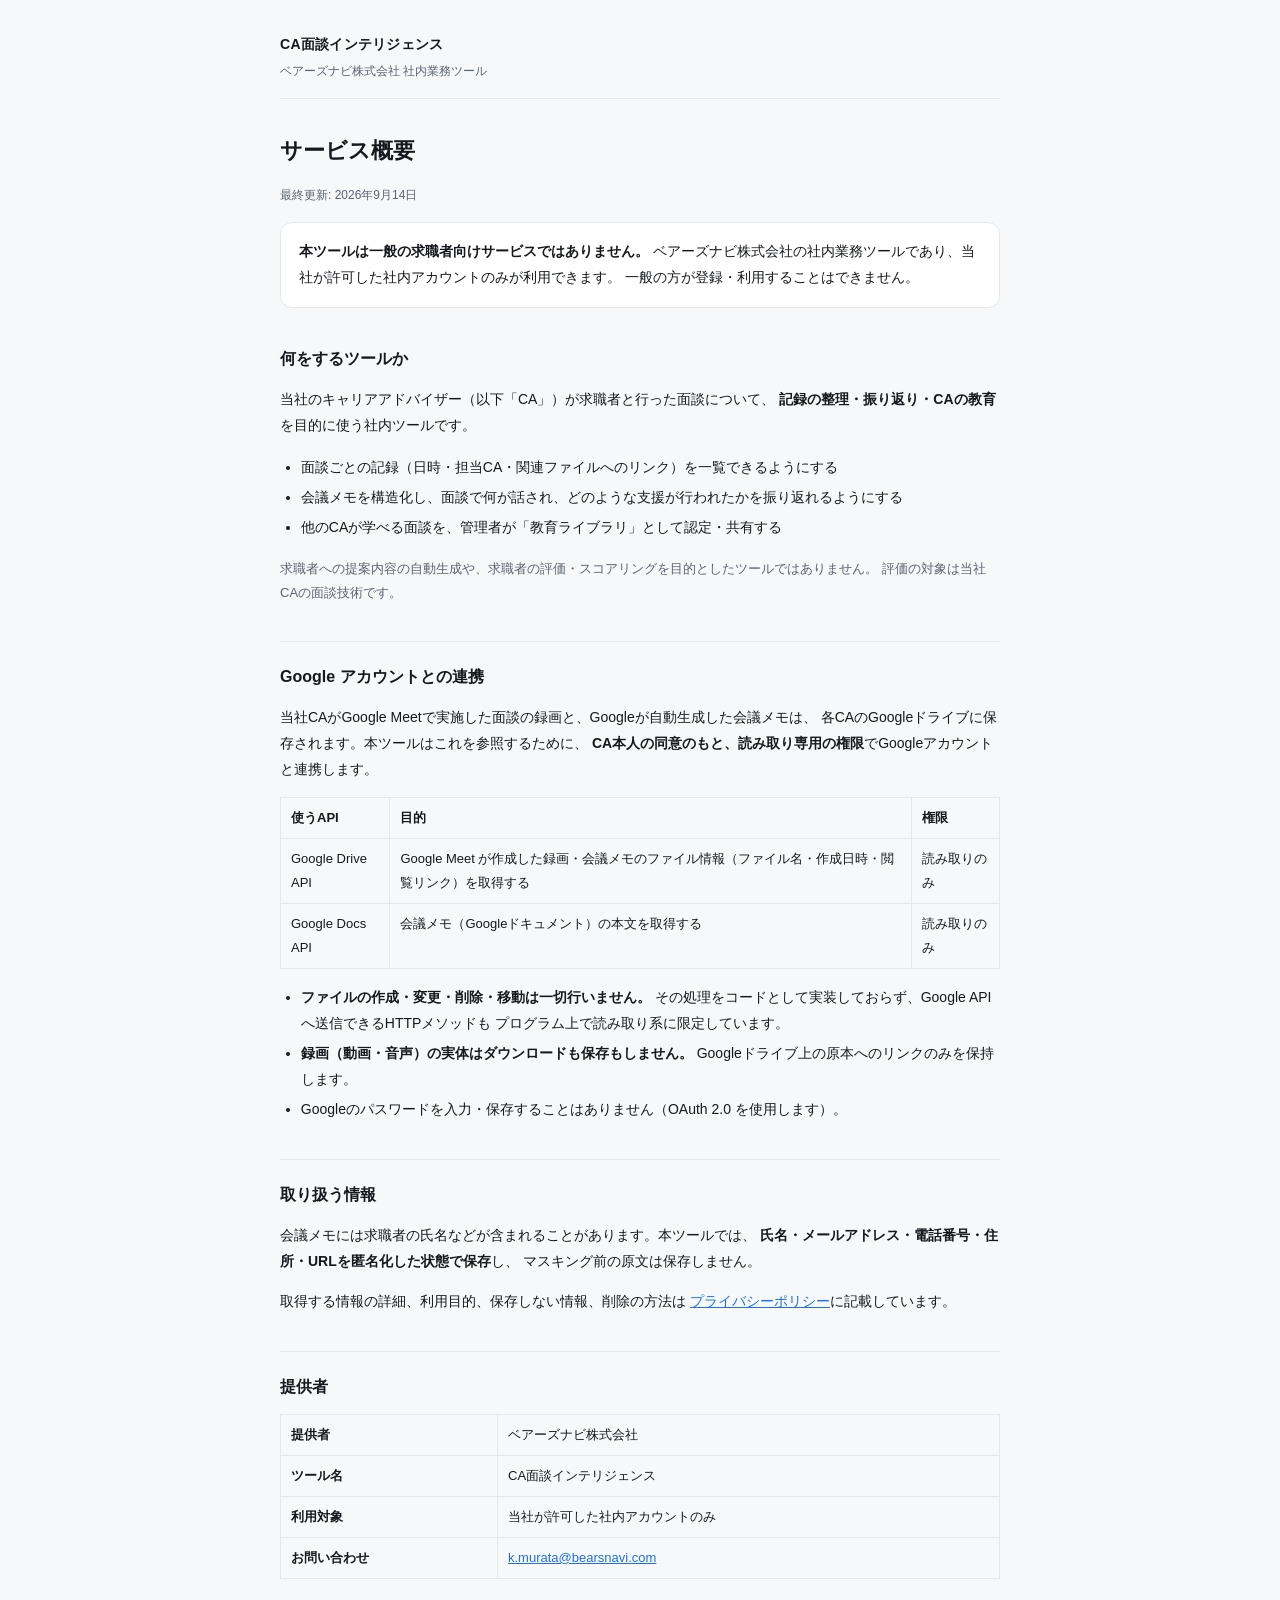
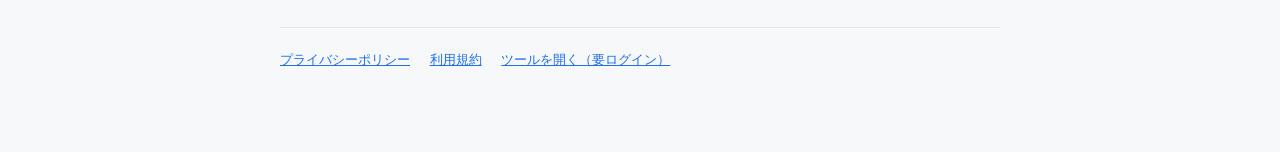
==== about/index.html @ f823361f "build from gmail-filter-bymurata/ca-meeting-intelligence@501c04077f232dc4abd6e87e2875c8586a36fea0" ====
<!doctype html>
<html lang="ja">
<head>
<meta charset="UTF-8">
<meta name="viewport" content="width=device-width, initial-scale=1.0">
<title>CA面談インテリジェンス — サービス概要</title>
<meta name="description" content="ベアーズナビ株式会社の社内業務ツール「CA面談インテリジェンス」の概要です。">
<style>
    :root{--bg:#f7f8fa;--surface:#fff;--fg:#16181d;--muted:#5c6370;--border:#e5e7eb;--accent:#1f6feb}
    @media (prefers-color-scheme:dark){:root{--bg:#0e1014;--surface:#171a20;--fg:#e8eaed;--muted:#9aa3ae;--border:#2a2f38;--accent:#4c8dff}}
    *{box-sizing:border-box}
    body{margin:0;background:var(--bg);color:var(--fg);line-height:1.85;
      font-family:-apple-system,BlinkMacSystemFont,"Hiragino Sans","Noto Sans JP","Yu Gothic",Meiryo,sans-serif}
    .wrap{max-width:760px;margin:0 auto;padding:32px 20px 80px}
    header{border-bottom:1px solid var(--border);padding-bottom:16px;margin-bottom:32px}
    .brand{font-size:14px;font-weight:700;letter-spacing:.02em}
    .org{font-size:12px;color:var(--muted);margin-top:2px}
    h1{font-size:22px;margin:0 0 8px}
    h2{font-size:16px;margin:36px 0 10px;padding-top:20px;border-top:1px solid var(--border)}
    h2:first-of-type{border-top:0;padding-top:0}
    h3{font-size:14px;margin:22px 0 6px}
    p,li{font-size:14px}
    ul{padding-left:1.3em}
    li{margin:4px 0}
    a{color:var(--accent)}
    .updated{font-size:12px;color:var(--muted)}
    .card{background:var(--surface);border:1px solid var(--border);border-radius:12px;padding:16px 18px;margin:16px 0}
    .note{font-size:13px;color:var(--muted)}
    table{width:100%;border-collapse:collapse;margin:12px 0;font-size:13px}
    th,td{border:1px solid var(--border);padding:8px 10px;text-align:left;vertical-align:top}
    th{background:var(--bg);font-weight:600;white-space:nowrap}
    code{background:var(--bg);border:1px solid var(--border);border-radius:4px;padding:1px 5px;font-size:12px;
      word-break:break-all}
    nav.foot{margin-top:48px;padding-top:20px;border-top:1px solid var(--border);font-size:13px}
    nav.foot a{margin-right:16px}
</style>
</head>
<body>
<div class="wrap">
<header>
  <div class="brand">CA面談インテリジェンス</div>
  <div class="org">ベアーズナビ株式会社 社内業務ツール</div>
</header>

<h1>サービス概要</h1>
<p class="updated">最終更新: 2026年9月14日</p>

<div class="card">
  <p style="margin:0">
    <strong>本ツールは一般の求職者向けサービスではありません。</strong>
    ベアーズナビ株式会社の社内業務ツールであり、当社が許可した社内アカウントのみが利用できます。
    一般の方が登録・利用することはできません。
  </p>
</div>

<h2>何をするツールか</h2>
<p>
  当社のキャリアアドバイザー（以下「CA」）が求職者と行った面談について、
  <strong>記録の整理・振り返り・CAの教育</strong>を目的に使う社内ツールです。
</p>
<ul>
  <li>面談ごとの記録（日時・担当CA・関連ファイルへのリンク）を一覧できるようにする</li>
  <li>会議メモを構造化し、面談で何が話され、どのような支援が行われたかを振り返れるようにする</li>
  <li>他のCAが学べる面談を、管理者が「教育ライブラリ」として認定・共有する</li>
</ul>
<p class="note">
  求職者への提案内容の自動生成や、求職者の評価・スコアリングを目的としたツールではありません。
  評価の対象は当社CAの面談技術です。
</p>

<h2>Google アカウントとの連携</h2>
<p>
  当社CAがGoogle Meetで実施した面談の録画と、Googleが自動生成した会議メモは、
  各CAのGoogleドライブに保存されます。本ツールはこれを参照するために、
  <strong>CA本人の同意のもと、読み取り専用の権限</strong>でGoogleアカウントと連携します。
</p>

<table>
  <tr><th>使うAPI</th><th>目的</th><th>権限</th></tr>
  <tr>
    <td>Google Drive API</td>
    <td>Google Meet が作成した録画・会議メモのファイル情報（ファイル名・作成日時・閲覧リンク）を取得する</td>
    <td>読み取りのみ</td>
  </tr>
  <tr>
    <td>Google Docs API</td>
    <td>会議メモ（Googleドキュメント）の本文を取得する</td>
    <td>読み取りのみ</td>
  </tr>
</table>

<ul>
  <li><strong>ファイルの作成・変更・削除・移動は一切行いません。</strong>
      その処理をコードとして実装しておらず、Google APIへ送信できるHTTPメソッドも
      プログラム上で読み取り系に限定しています。</li>
  <li><strong>録画（動画・音声）の実体はダウンロードも保存もしません。</strong>
      Googleドライブ上の原本へのリンクのみを保持します。</li>
  <li>Googleのパスワードを入力・保存することはありません（OAuth 2.0 を使用します）。</li>
</ul>

<h2>取り扱う情報</h2>
<p>
  会議メモには求職者の氏名などが含まれることがあります。本ツールでは、
  <strong>氏名・メールアドレス・電話番号・住所・URLを匿名化した状態で保存</strong>し、
  マスキング前の原文は保存しません。
</p>
<p>
  取得する情報の詳細、利用目的、保存しない情報、削除の方法は
  <a href="../privacy/">プライバシーポリシー</a>に記載しています。
</p>

<h2>提供者</h2>
<table>
  <tr><th>提供者</th><td>ベアーズナビ株式会社</td></tr>
  <tr><th>ツール名</th><td>CA面談インテリジェンス</td></tr>
  <tr><th>利用対象</th><td>当社が許可した社内アカウントのみ</td></tr>
  <tr><th>お問い合わせ</th><td><a href="mailto:k.murata@bearsnavi.com">k.murata@bearsnavi.com</a></td></tr>
</table>

<nav class="foot">
  <a href="../privacy/">プライバシーポリシー</a>
  <a href="../terms/">利用規約</a>
  <a href="../">ツールを開く（要ログイン）</a>
</nav>
</div>
</body>
</html>
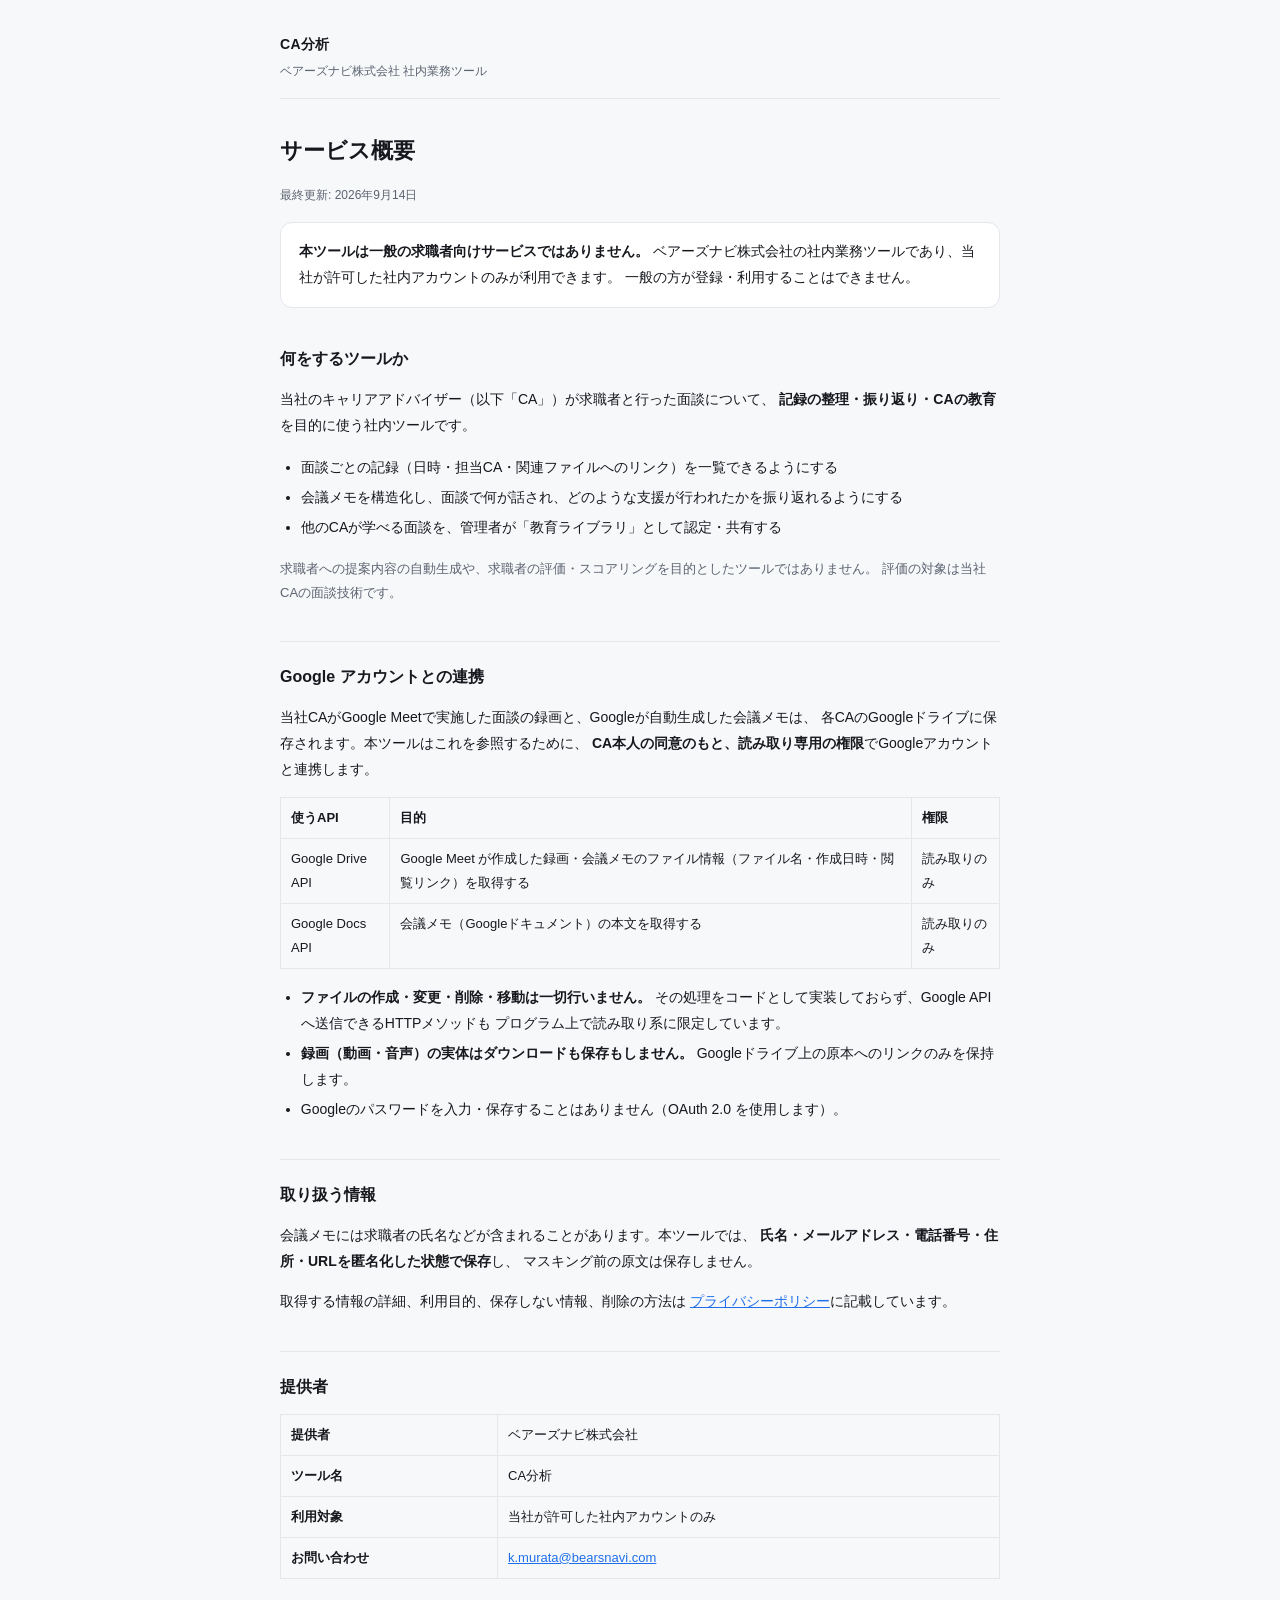
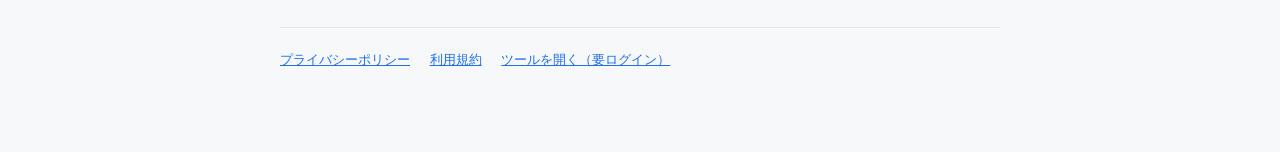
==== commit b7b034b2: "build from gmail-filter-bymurata/ca-meeting-intelligence@52560086da7d163c682d308563a8dc30e6892799" ====
--- a/about/index.html
+++ b/about/index.html
@@ -3,8 +3,8 @@
 <head>
 <meta charset="UTF-8">
 <meta name="viewport" content="width=device-width, initial-scale=1.0">
-<title>CA面談インテリジェンス — サービス概要</title>
-<meta name="description" content="ベアーズナビ株式会社の社内業務ツール「CA面談インテリジェンス」の概要です。">
+<title>CA分析 — サービス概要</title>
+<meta name="description" content="ベアーズナビ株式会社の社内業務ツール「CA分析」の概要です。">
 <style>
     :root{--bg:#f7f8fa;--surface:#fff;--fg:#16181d;--muted:#5c6370;--border:#e5e7eb;--accent:#1f6feb}
     @media (prefers-color-scheme:dark){:root{--bg:#0e1014;--surface:#171a20;--fg:#e8eaed;--muted:#9aa3ae;--border:#2a2f38;--accent:#4c8dff}}
@@ -38,7 +38,7 @@
 <body>
 <div class="wrap">
 <header>
-  <div class="brand">CA面談インテリジェンス</div>
+  <div class="brand">CA分析</div>
   <div class="org">ベアーズナビ株式会社 社内業務ツール</div>
 </header>
 
@@ -112,7 +112,7 @@
 <h2>提供者</h2>
 <table>
   <tr><th>提供者</th><td>ベアーズナビ株式会社</td></tr>
-  <tr><th>ツール名</th><td>CA面談インテリジェンス</td></tr>
+  <tr><th>ツール名</th><td>CA分析</td></tr>
   <tr><th>利用対象</th><td>当社が許可した社内アカウントのみ</td></tr>
   <tr><th>お問い合わせ</th><td><a href="mailto:k.murata@bearsnavi.com">k.murata@bearsnavi.com</a></td></tr>
 </table>
